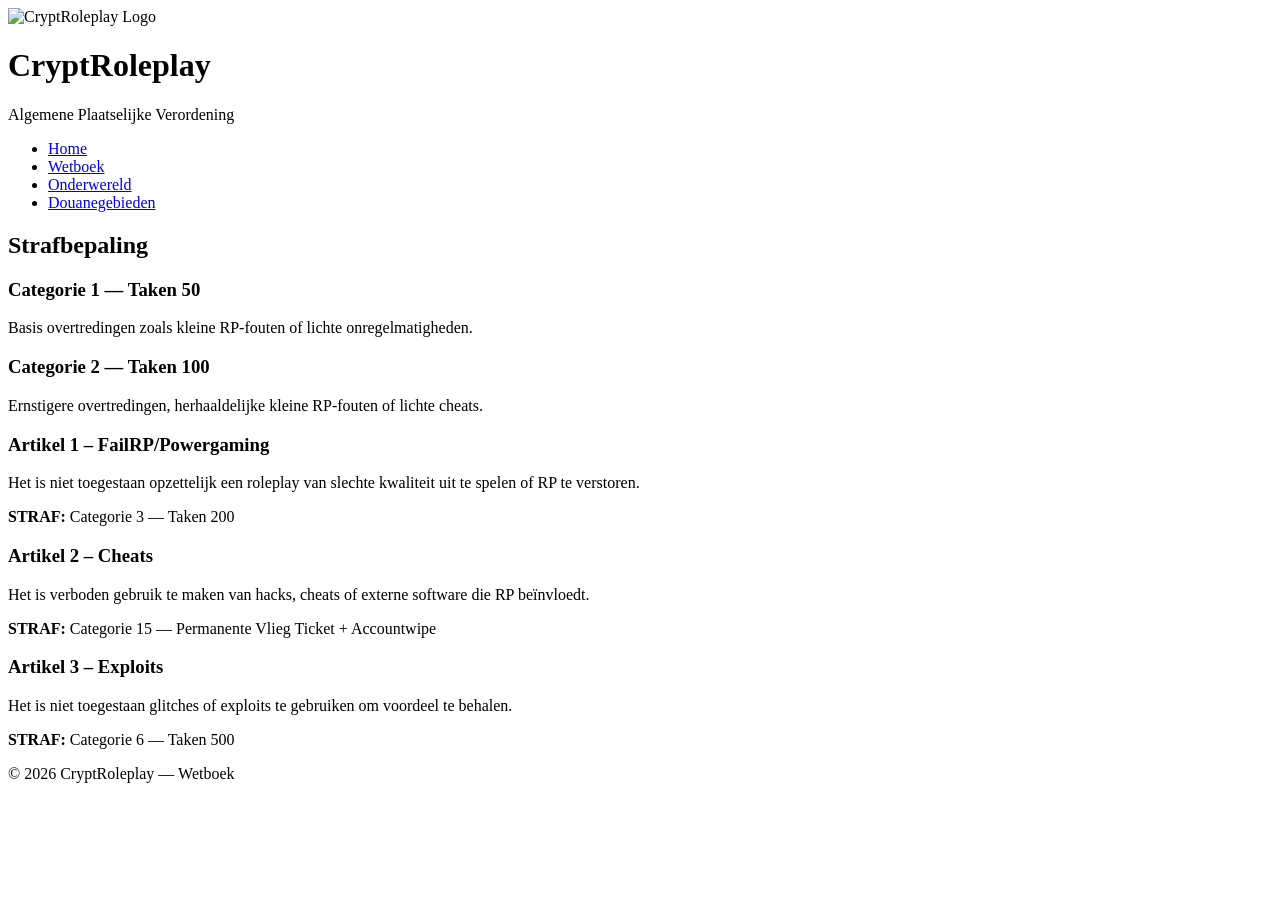
==== wetboek.html @ 6665cbe4 "Update and rename wetboek.html.html to wetboek.html" ====
<!DOCTYPE html>
<html lang="nl">
<head>
<meta charset="UTF-8">
<meta name="viewport" content="width=device-width, initial-scale=1.0">
<title>CryptRoleplay Wetboek</title>
<link rel="stylesheet" href="style.css">
</head>
<body>

<header class="header">
  <div class="container header-container">
    <div class="logo">
      <img src="logo.png" alt="CryptRoleplay Logo">
    </div>
    <h1>CryptRoleplay</h1>
    <p class="subtitle">Algemene Plaatselijke Verordening</p>
    <nav>
      <ul class="nav-links">
        <li><a href="index.html">Home</a></li>
        <li><a href="wetboek.html" class="active">Wetboek</a></li>
        <li><a href="onderwereld.html">Onderwereld</a></li>
        <li><a href="douanegebieden.html">Douanegebieden</a></li>
      </ul>
    </nav>
  </div>
</header>

<main class="container">
  <h2>Strafbepaling</h2>

  <div class="card">
    <h3>Categorie 1 — Taken 50</h3>
    <p>Basis overtredingen zoals kleine RP-fouten of lichte onregelmatigheden.</p>
  </div>

  <div class="card">
    <h3>Categorie 2 — Taken 100</h3>
    <p>Ernstigere overtredingen, herhaaldelijke kleine RP-fouten of lichte cheats.</p>
  </div>

  <div class="card">
    <h3>Artikel 1 – FailRP/Powergaming</h3>
    <p>Het is niet toegestaan opzettelijk een roleplay van slechte kwaliteit uit te spelen of RP te verstoren.</p>
    <p><strong>STRAF:</strong> Categorie 3 — Taken 200</p>
  </div>

  <div class="card">
    <h3>Artikel 2 – Cheats</h3>
    <p>Het is verboden gebruik te maken van hacks, cheats of externe software die RP beïnvloedt.</p>
    <p><strong>STRAF:</strong> Categorie 15 — Permanente Vlieg Ticket + Accountwipe</p>
  </div>

  <div class="card">
    <h3>Artikel 3 – Exploits</h3>
    <p>Het is niet toegestaan glitches of exploits te gebruiken om voordeel te behalen.</p>
    <p><strong>STRAF:</strong> Categorie 6 — Taken 500</p>
  </div>

</main>

<footer>
  <div class="container">
    <p>© 2026 CryptRoleplay — Wetboek</p>
  </div>
</footer>

</body>
</html>
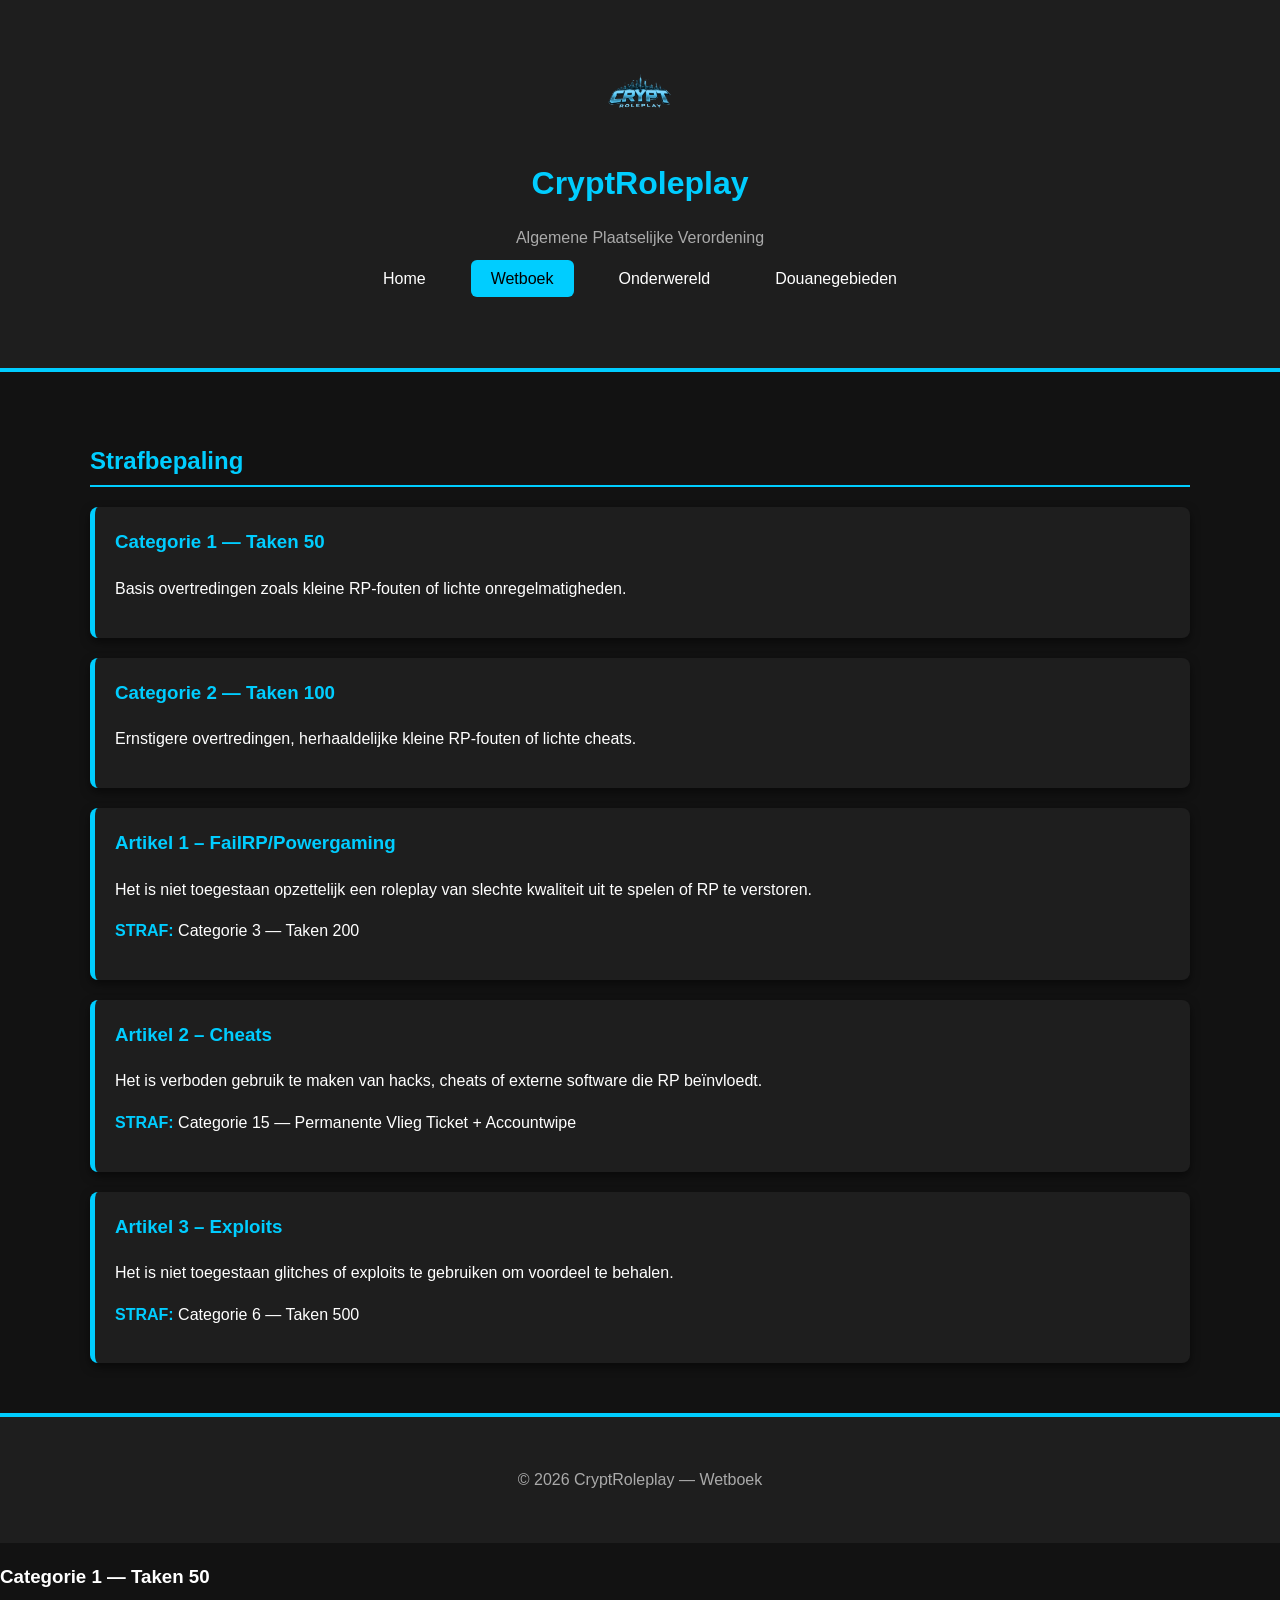
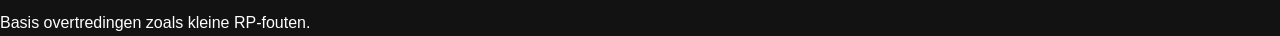
==== commit 7ee77b41: "Update wetboek.html" ====
--- a/wetboek.html
+++ b/wetboek.html
@@ -67,3 +67,11 @@
 
 </body>
 </html>
+<div class="rule-card">
+    <h3 class="rule-title">Categorie 1 — Taken 50</h3>
+    <div class="rule-content">
+        Basis overtredingen zoals kleine RP-fouten.
+    </div>
+</div>
+
+
--- a/style.css
+++ b/style.css
@@ -0,0 +1,114 @@
+body {
+  margin: 0;
+  font-family: Arial, sans-serif;
+  background-color: #121212;
+  color: #fff;
+  line-height: 1.6;
+}
+
+.container {
+  width: 90%;
+  max-width: 1000px;
+  margin: 0 auto;
+  padding: 20px;
+}
+
+.header {
+  background-color: #1e1e1e;
+  padding: 30px 0;
+  border-bottom: 4px solid #00CDFF;
+  text-align: center;
+}
+
+.header h1 {
+  margin: 10px 0 5px;
+  color: #00CDFF;
+}
+
+.header .subtitle {
+  color: #aaa;
+}
+
+.nav-links {
+  list-style: none;
+  display: flex;
+  justify-content: center;
+  gap: 25px;
+  margin-top: 15px;
+  padding: 0;
+}
+
+.nav-links li a {
+  text-decoration: none;
+  color: #fff;
+  padding: 10px 20px;
+  border-radius: 6px;
+  transition: 0.3s;
+}
+
+.nav-links li a:hover,
+.nav-links li a.active {
+  background-color: #00CDFF;
+  color: #000;
+}
+
+.logo img {
+  height: 70px;
+  margin-bottom: 10px;
+}
+
+main h2 {
+  color: #00CDFF;
+  margin-top: 40px;
+  border-bottom: 2px solid #00CDFF;
+  padding-bottom: 5px;
+}
+
+.card {
+  background-color: #1e1e1e;
+  padding: 20px;
+  border-left: 5px solid #00CDFF;
+  margin: 20px 0;
+  border-radius: 8px;
+  box-shadow: 0 4px 10px rgba(0,0,0,0.5);
+  transition: transform 0.2s;
+}
+
+.card:hover {
+  transform: translateY(-5px);
+}
+
+.card h3 {
+  color: #00CDFF;
+  margin-top: 0;
+}
+
+.card p strong {
+  color: #00CDFF;
+}
+
+footer {
+  background-color: #1e1e1e;
+  text-align: center;
+  padding: 20px 0;
+  border-top: 4px solid #00CDFF;
+}
+
+footer p {
+  color: #aaa;
+  margin: 0;
+}
+
+@media (max-width: 600px) {
+  .nav-links {
+    flex-direction: column;
+    gap: 10px;
+  }
+}
+.container {
+    max-width: 1100px;
+    margin: 0 auto;
+    padding: 30px;
+}
+
+
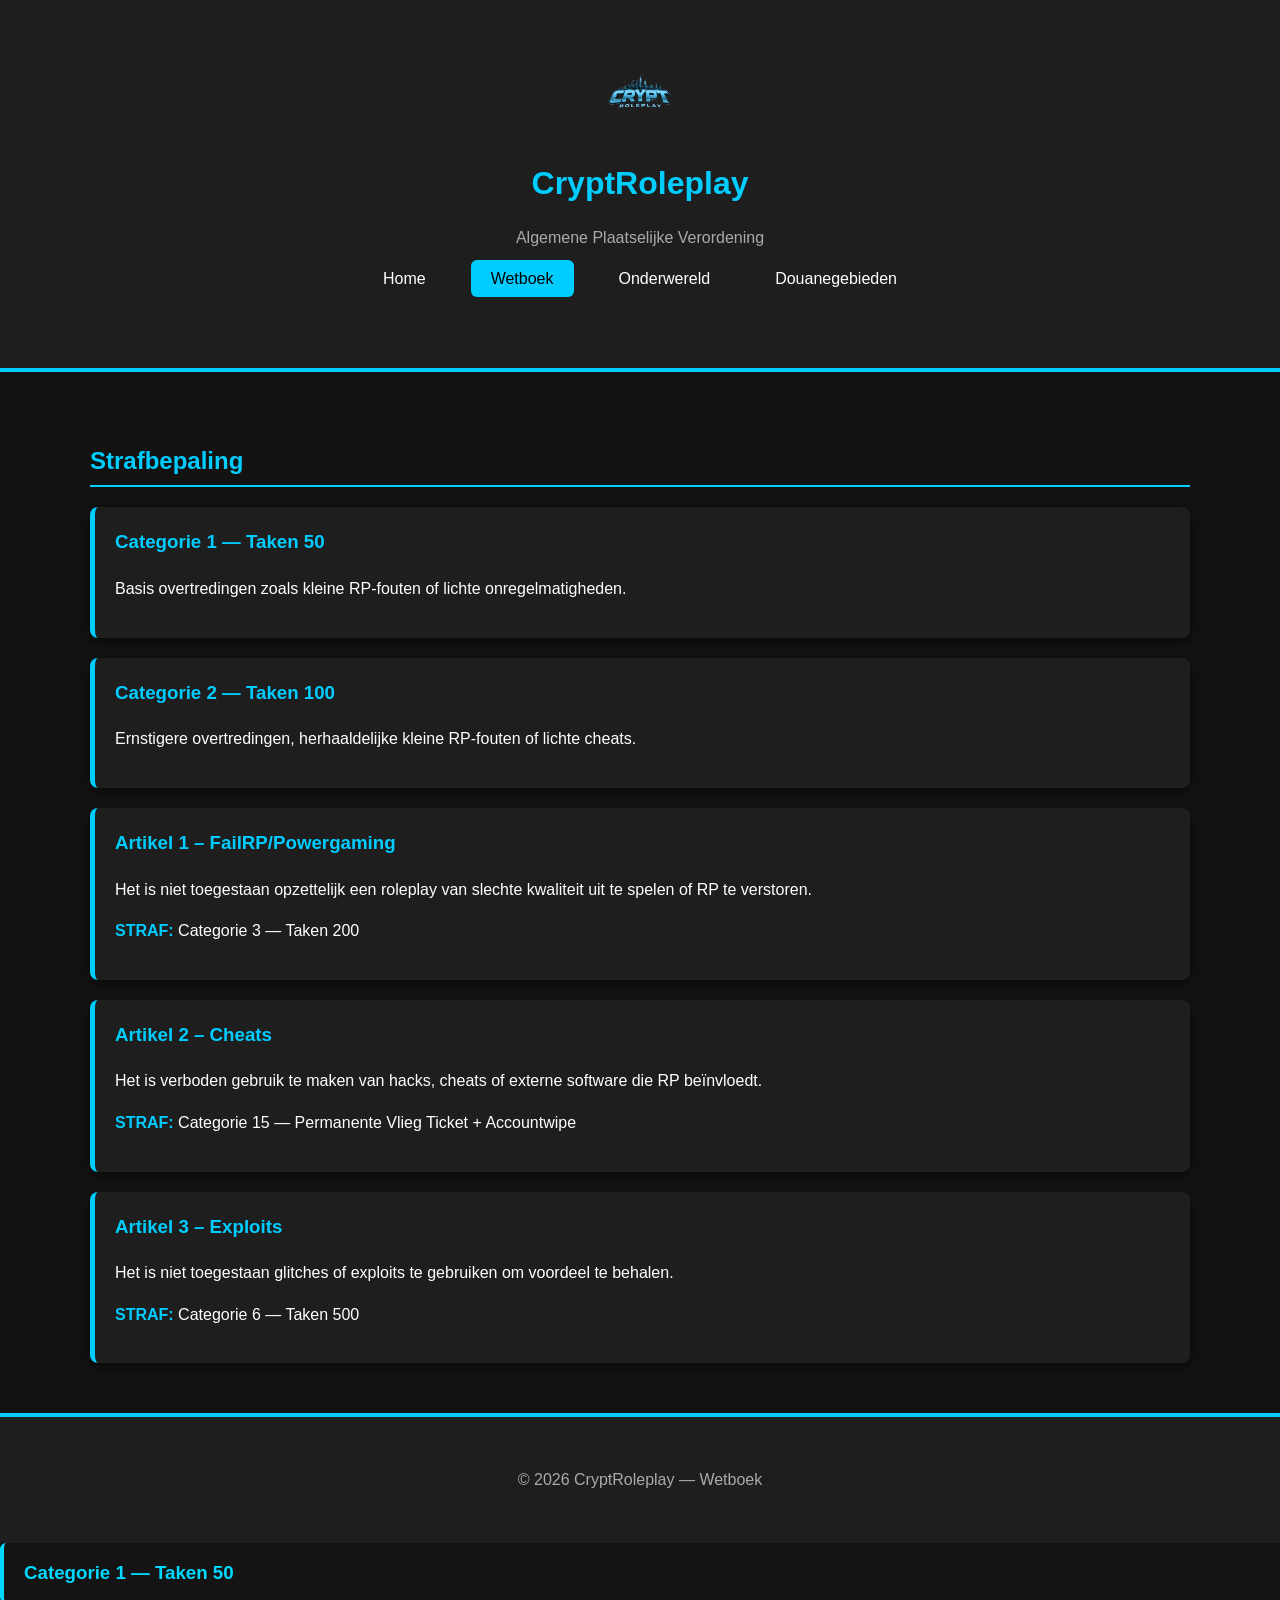
==== commit 516dc2b4: "Update wetboek.html" ====
--- a/wetboek.html
+++ b/wetboek.html
@@ -64,6 +64,7 @@
     <p>© 2026 CryptRoleplay — Wetboek</p>
   </div>
 </footer>
+<script src="js/main.js"></script>
 
 </body>
 </html>
@@ -75,3 +76,4 @@
 </div>
 
 
+
--- a/style.css
+++ b/style.css
@@ -110,5 +110,24 @@
     margin: 0 auto;
     padding: 30px;
 }
+.rule-card {
+    background: #141414;
+    border-left: 4px solid #00d9ff;
+    padding: 15px 20px;
+    margin-bottom: 15px;
+    border-radius: 6px;
+}
+
+.rule-title {
+    cursor: pointer;
+    color: #00d9ff;
+    margin: 0;
+}
+
+.rule-content {
+    display: none;
+    margin-top: 10px;
+}
 
 
+
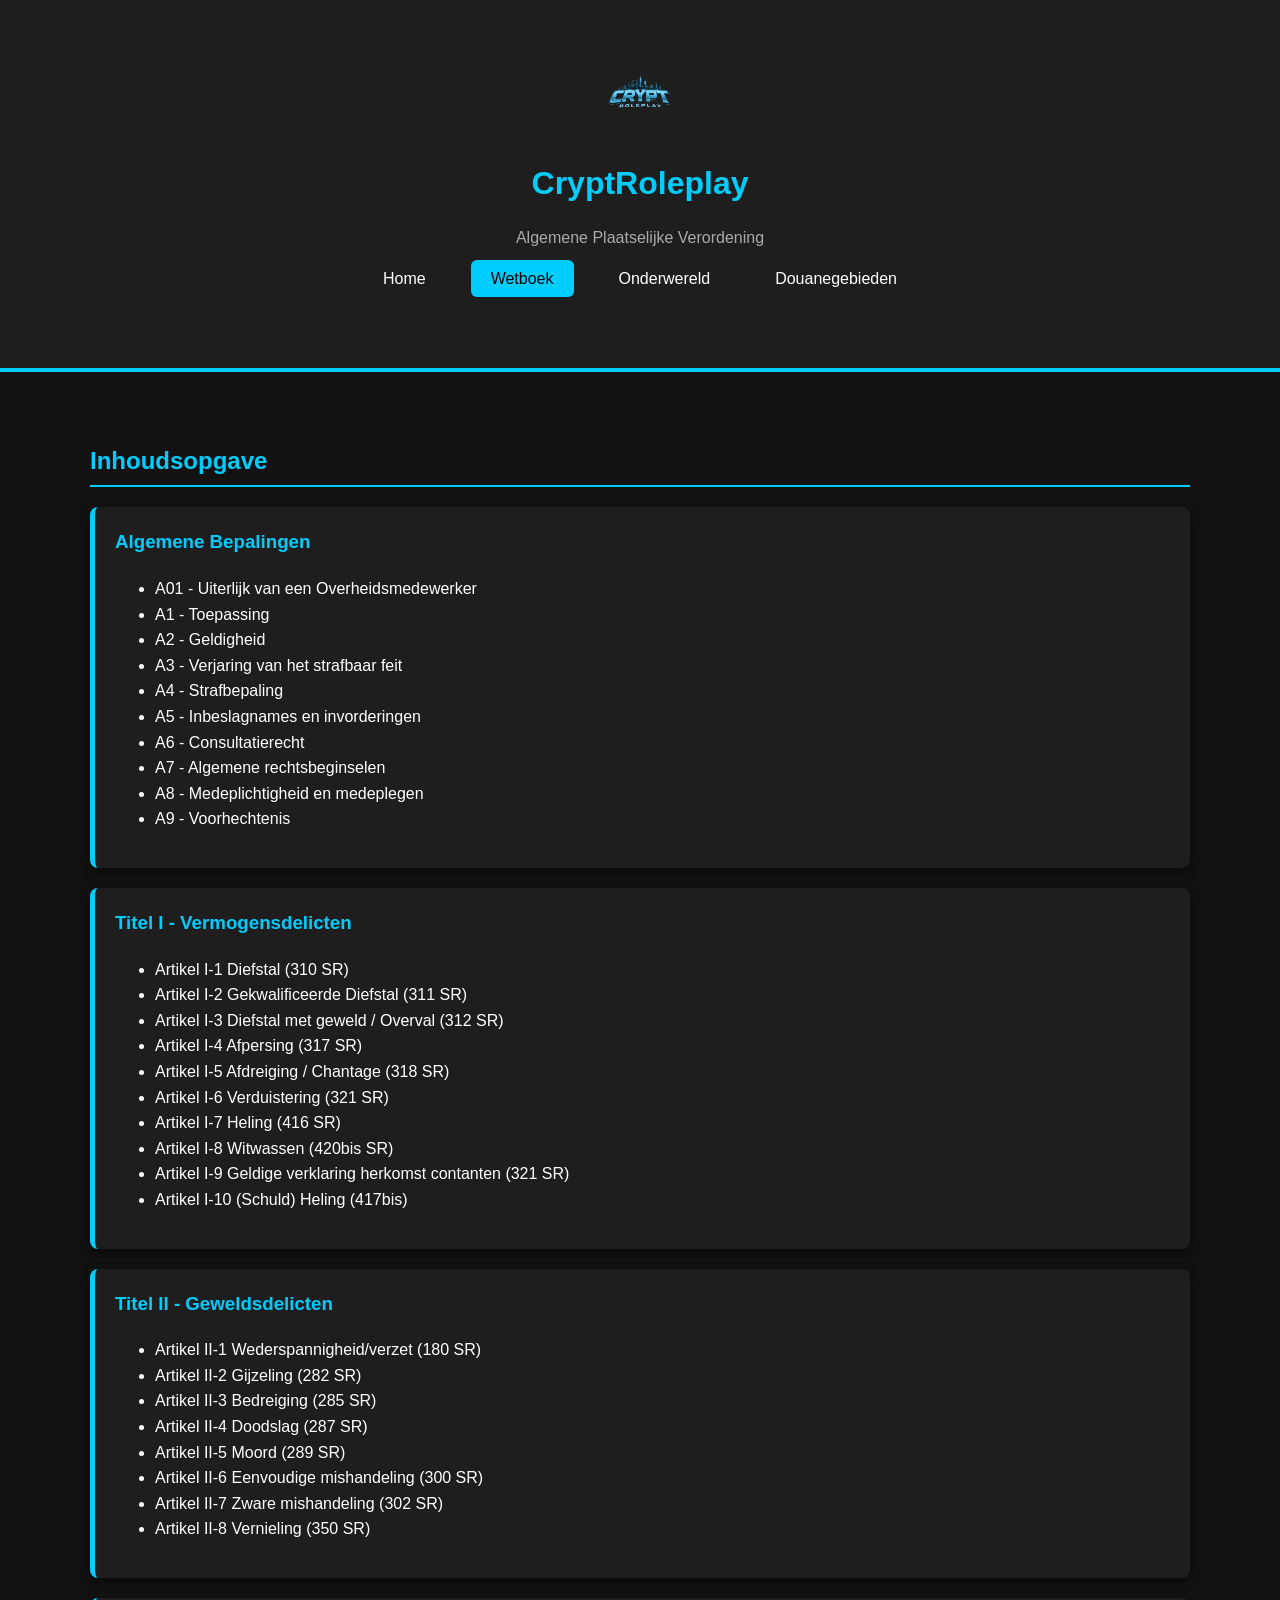
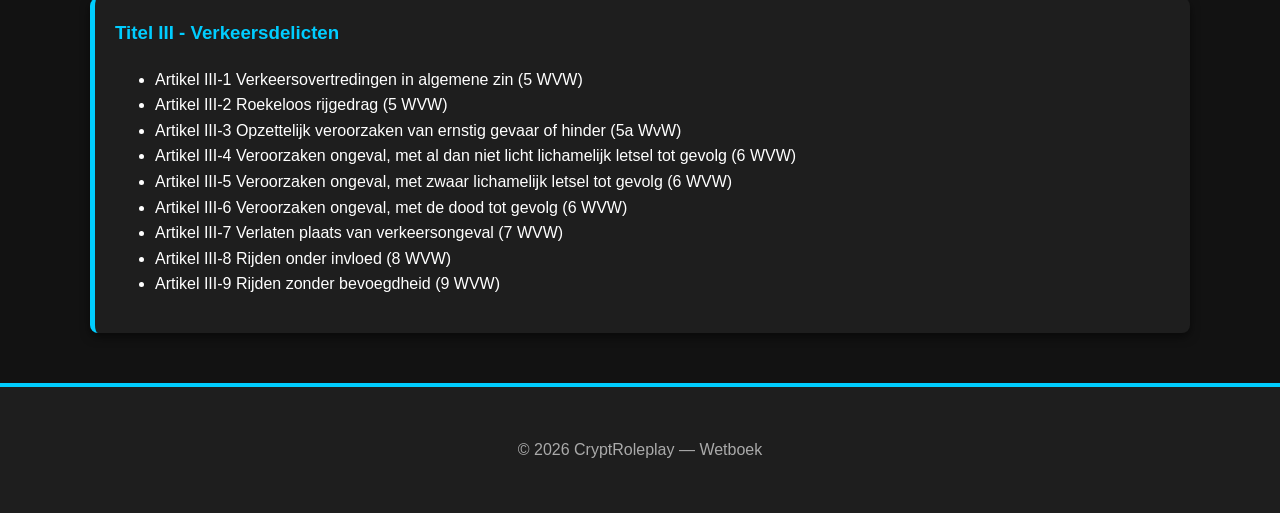
==== commit fb76024e: "Update wetboek.html" ====
--- a/wetboek.html
+++ b/wetboek.html
@@ -27,35 +27,70 @@
 </header>
 
 <main class="container">
-  <h2>Strafbepaling</h2>
+  <h2>Inhoudsopgave</h2>
 
   <div class="card">
-    <h3>Categorie 1 — Taken 50</h3>
-    <p>Basis overtredingen zoals kleine RP-fouten of lichte onregelmatigheden.</p>
+    <h3>Algemene Bepalingen</h3>
+    <ul>
+      <li>A01 - Uiterlijk van een Overheidsmedewerker</li>
+      <li>A1 - Toepassing</li>
+      <li>A2 - Geldigheid</li>
+      <li>A3 - Verjaring van het strafbaar feit</li>
+      <li>A4 - Strafbepaling</li>
+      <li>A5 - Inbeslagnames en invorderingen</li>
+      <li>A6 - Consultatierecht</li>
+      <li>A7 - Algemene rechtsbeginselen</li>
+      <li>A8 - Medeplichtigheid en medeplegen</li>
+      <li>A9 - Voorhechtenis</li>
+    </ul>
   </div>
 
   <div class="card">
-    <h3>Categorie 2 — Taken 100</h3>
-    <p>Ernstigere overtredingen, herhaaldelijke kleine RP-fouten of lichte cheats.</p>
+    <h3>Titel I - Vermogensdelicten</h3>
+    <ul>
+      <li>Artikel I-1 Diefstal (310 SR)</li>
+      <li>Artikel I-2 Gekwalificeerde Diefstal (311 SR)</li>
+      <li>Artikel I-3 Diefstal met geweld / Overval (312 SR)</li>
+      <li>Artikel I-4 Afpersing (317 SR)</li>
+      <li>Artikel I-5 Afdreiging / Chantage (318 SR)</li>
+      <li>Artikel I-6 Verduistering (321 SR)</li>
+      <li>Artikel I-7 Heling (416 SR)</li>
+      <li>Artikel I-8 Witwassen (420bis SR)</li>
+      <li>Artikel I-9 Geldige verklaring herkomst contanten (321 SR)</li>
+      <li>Artikel I-10 (Schuld) Heling (417bis)</li>
+    </ul>
   </div>
 
   <div class="card">
-    <h3>Artikel 1 – FailRP/Powergaming</h3>
-    <p>Het is niet toegestaan opzettelijk een roleplay van slechte kwaliteit uit te spelen of RP te verstoren.</p>
-    <p><strong>STRAF:</strong> Categorie 3 — Taken 200</p>
+    <h3>Titel II - Geweldsdelicten</h3>
+    <ul>
+      <li>Artikel II-1 Wederspannigheid/verzet (180 SR)</li>
+      <li>Artikel II-2 Gijzeling (282 SR)</li>
+      <li>Artikel II-3 Bedreiging (285 SR)</li>
+      <li>Artikel II-4 Doodslag (287 SR)</li>
+      <li>Artikel II-5 Moord (289 SR)</li>
+      <li>Artikel II-6 Eenvoudige mishandeling (300 SR)</li>
+      <li>Artikel II-7 Zware mishandeling (302 SR)</li>
+      <li>Artikel II-8 Vernieling (350 SR)</li>
+    </ul>
   </div>
 
   <div class="card">
-    <h3>Artikel 2 – Cheats</h3>
-    <p>Het is verboden gebruik te maken van hacks, cheats of externe software die RP beïnvloedt.</p>
-    <p><strong>STRAF:</strong> Categorie 15 — Permanente Vlieg Ticket + Accountwipe</p>
+    <h3>Titel III - Verkeersdelicten</h3>
+    <ul>
+      <li>Artikel III-1 Verkeersovertredingen in algemene zin (5 WVW)</li>
+      <li>Artikel III-2 Roekeloos rijgedrag (5 WVW)</li>
+      <li>Artikel III-3 Opzettelijk veroorzaken van ernstig gevaar of hinder (5a WvW)</li>
+      <li>Artikel III-4 Veroorzaken ongeval, met al dan niet licht lichamelijk letsel tot gevolg (6 WVW)</li>
+      <li>Artikel III-5 Veroorzaken ongeval, met zwaar lichamelijk letsel tot gevolg (6 WVW)</li>
+      <li>Artikel III-6 Veroorzaken ongeval, met de dood tot gevolg (6 WVW)</li>
+      <li>Artikel III-7 Verlaten plaats van verkeersongeval (7 WVW)</li>
+      <li>Artikel III-8 Rijden onder invloed (8 WVW)</li>
+      <li>Artikel III-9 Rijden zonder bevoegdheid (9 WVW)</li>
+    </ul>
   </div>
 
-  <div class="card">
-    <h3>Artikel 3 – Exploits</h3>
-    <p>Het is niet toegestaan glitches of exploits te gebruiken om voordeel te behalen.</p>
-    <p><strong>STRAF:</strong> Categorie 6 — Taken 500</p>
-  </div>
+  <!-- Je kunt hier Titel IV t/m VII verder toevoegen op dezelfde manier -->
 
 </main>
 
@@ -64,16 +99,6 @@
     <p>© 2026 CryptRoleplay — Wetboek</p>
   </div>
 </footer>
-<script src="js/main.js"></script>
 
 </body>
 </html>
-<div class="rule-card">
-    <h3 class="rule-title">Categorie 1 — Taken 50</h3>
-    <div class="rule-content">
-        Basis overtredingen zoals kleine RP-fouten.
-    </div>
-</div>
-
-
-
--- a/style.css
+++ b/style.css
@@ -128,6 +128,14 @@
     display: none;
     margin-top: 10px;
 }
+.rule-content {
+    display: none;
+}
+
+.rule-card.open .rule-content {
+    display: block;
+}
 
 
 
+
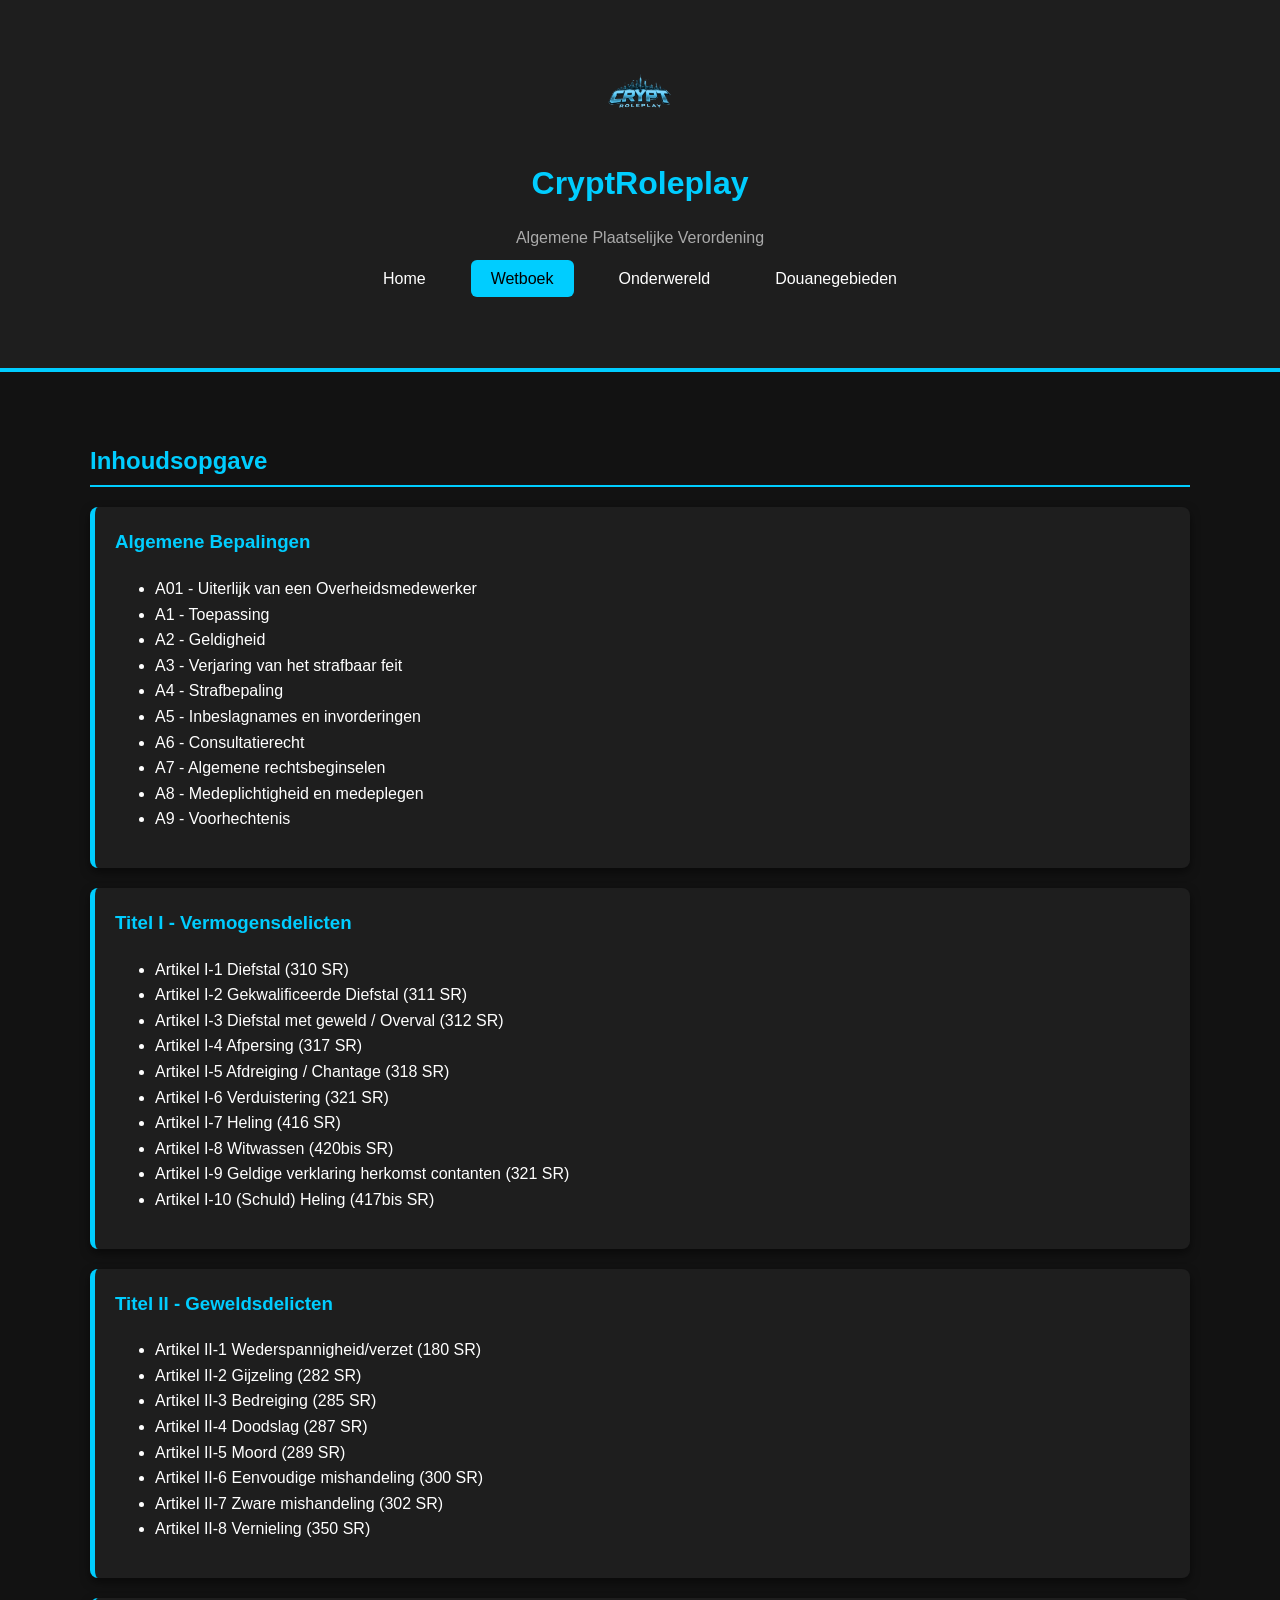
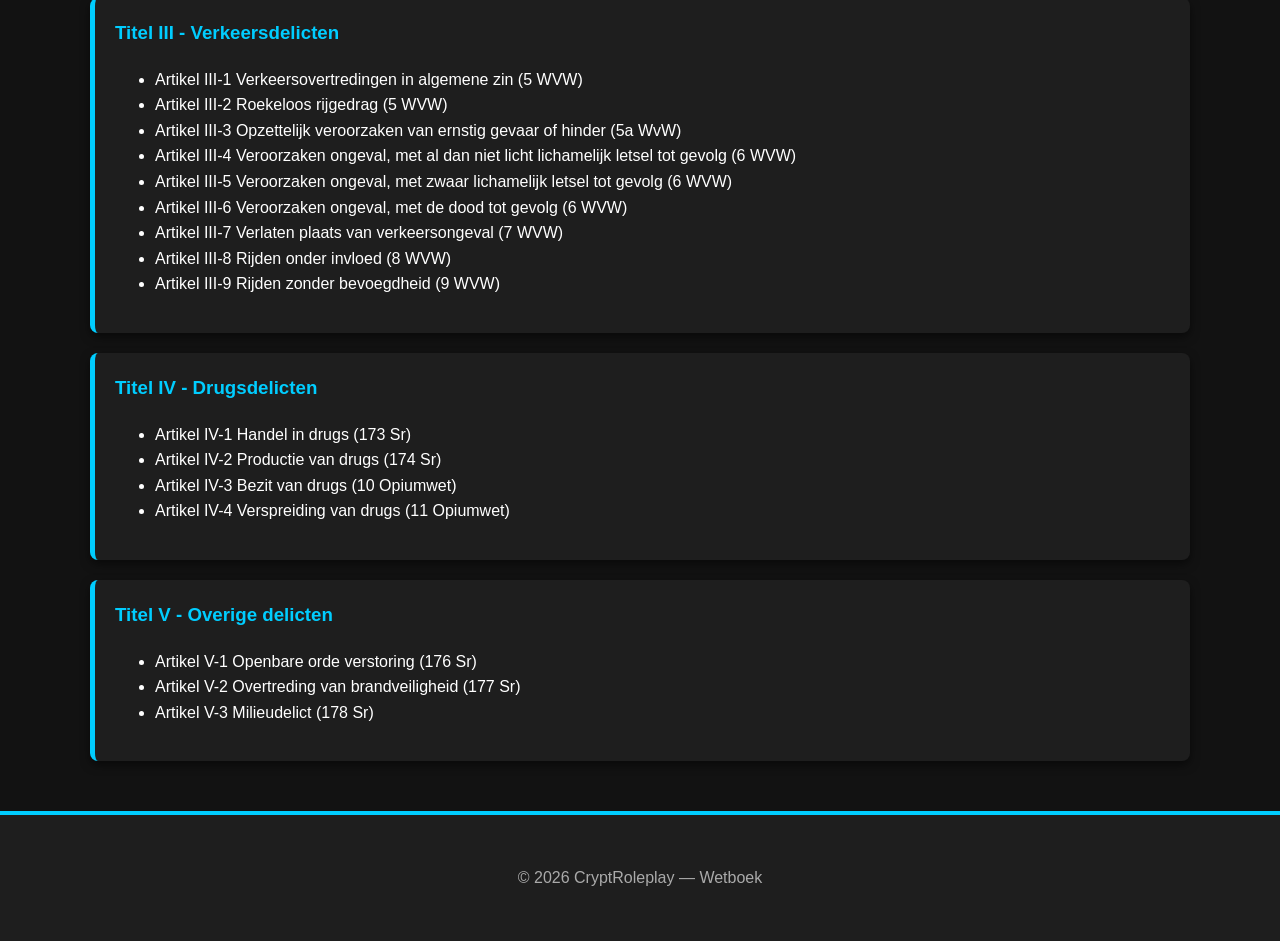
==== commit 7400da16: "Update wetboek.html" ====
--- a/wetboek.html
+++ b/wetboek.html
@@ -27,8 +27,10 @@
 </header>
 
 <main class="container">
+
   <h2>Inhoudsopgave</h2>
 
+  <!-- Algemene Bepalingen -->
   <div class="card">
     <h3>Algemene Bepalingen</h3>
     <ul>
@@ -45,6 +47,7 @@
     </ul>
   </div>
 
+  <!-- Titel I - Vermogensdelicten -->
   <div class="card">
     <h3>Titel I - Vermogensdelicten</h3>
     <ul>
@@ -57,10 +60,11 @@
       <li>Artikel I-7 Heling (416 SR)</li>
       <li>Artikel I-8 Witwassen (420bis SR)</li>
       <li>Artikel I-9 Geldige verklaring herkomst contanten (321 SR)</li>
-      <li>Artikel I-10 (Schuld) Heling (417bis)</li>
+      <li>Artikel I-10 (Schuld) Heling (417bis SR)</li>
     </ul>
   </div>
 
+  <!-- Titel II - Geweldsdelicten -->
   <div class="card">
     <h3>Titel II - Geweldsdelicten</h3>
     <ul>
@@ -75,6 +79,7 @@
     </ul>
   </div>
 
+  <!-- Titel III - Verkeersdelicten -->
   <div class="card">
     <h3>Titel III - Verkeersdelicten</h3>
     <ul>
@@ -90,7 +95,26 @@
     </ul>
   </div>
 
-  <!-- Je kunt hier Titel IV t/m VII verder toevoegen op dezelfde manier -->
+  <!-- Titel IV - Drugsdelicten -->
+  <div class="card">
+    <h3>Titel IV - Drugsdelicten</h3>
+    <ul>
+      <li>Artikel IV-1 Handel in drugs (173 Sr)</li>
+      <li>Artikel IV-2 Productie van drugs (174 Sr)</li>
+      <li>Artikel IV-3 Bezit van drugs (10 Opiumwet)</li>
+      <li>Artikel IV-4 Verspreiding van drugs (11 Opiumwet)</li>
+    </ul>
+  </div>
+
+  <!-- Titel V - Overige delicten -->
+  <div class="card">
+    <h3>Titel V - Overige delicten</h3>
+    <ul>
+      <li>Artikel V-1 Openbare orde verstoring (176 Sr)</li>
+      <li>Artikel V-2 Overtreding van brandveiligheid (177 Sr)</li>
+      <li>Artikel V-3 Milieudelict (178 Sr)</li>
+    </ul>
+  </div>
 
 </main>
 
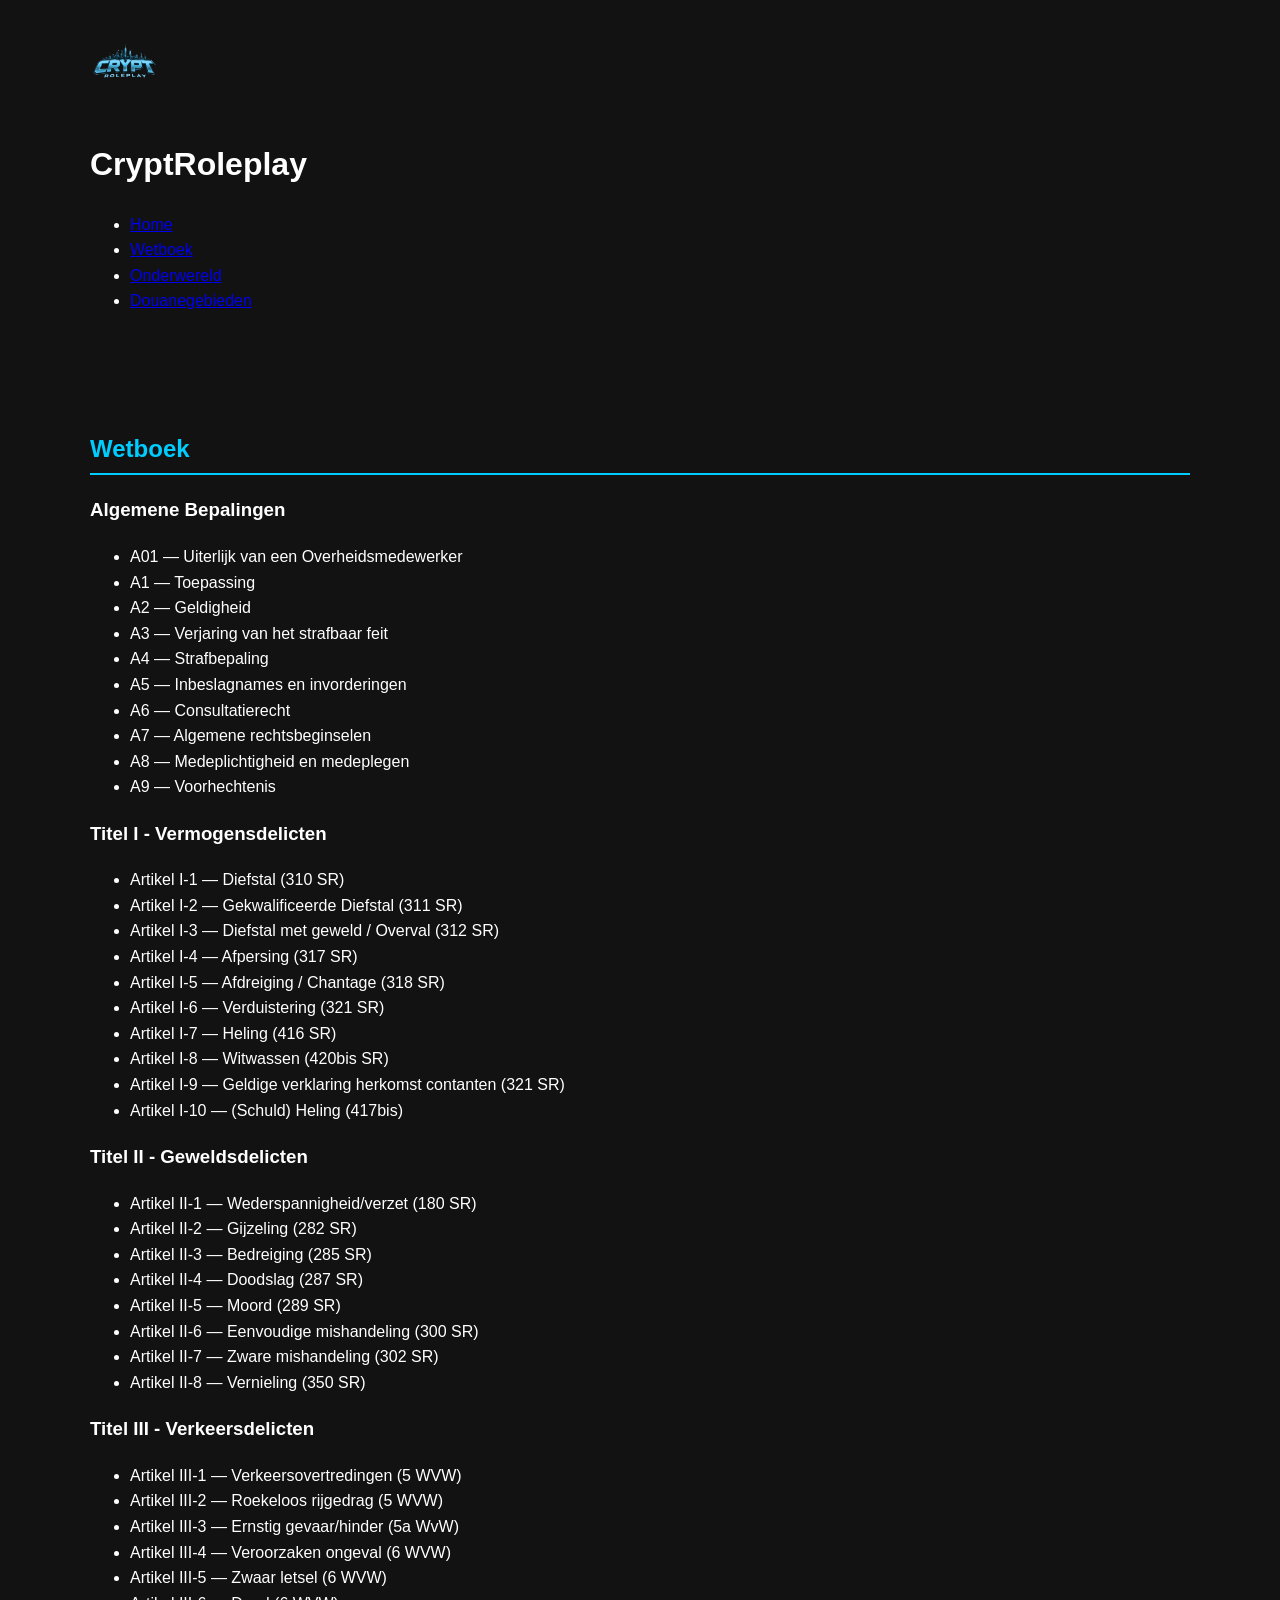
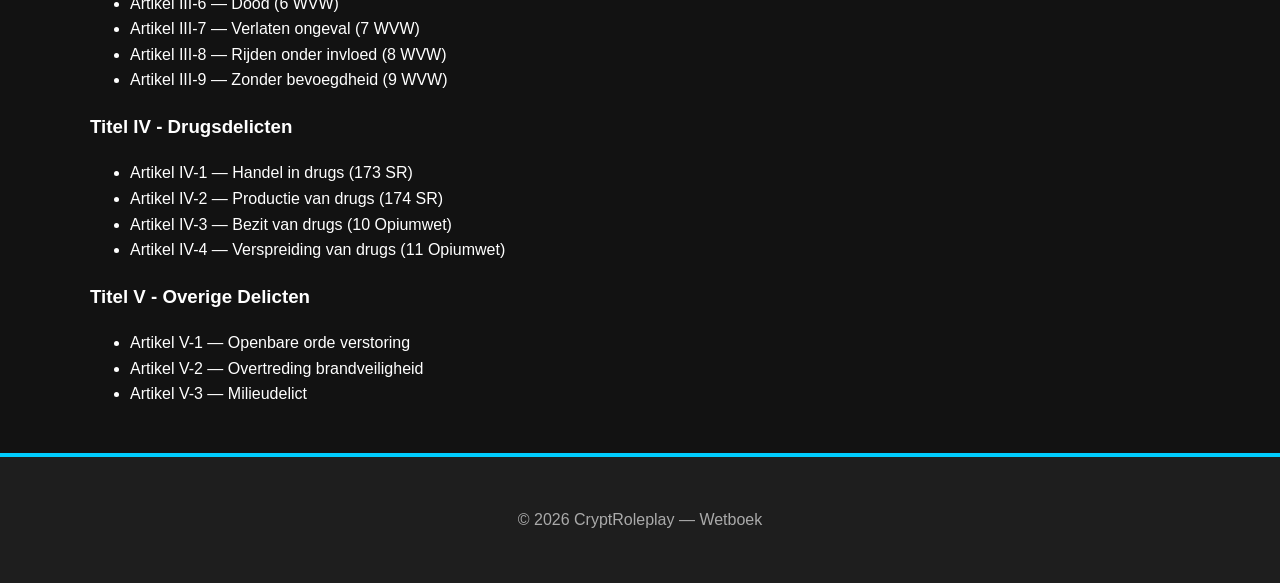
==== commit 061c0d04: "Update wetboek.html" ====
--- a/wetboek.html
+++ b/wetboek.html
@@ -3,20 +3,20 @@
 <head>
 <meta charset="UTF-8">
 <meta name="viewport" content="width=device-width, initial-scale=1.0">
-<title>CryptRoleplay Wetboek</title>
+<title>CryptRoleplay - Wetboek</title>
 <link rel="stylesheet" href="style.css">
 </head>
 <body>
 
-<header class="header">
+<!-- Header + Navigatie -->
+<header class="site-header">
   <div class="container header-container">
     <div class="logo">
       <img src="logo.png" alt="CryptRoleplay Logo">
     </div>
     <h1>CryptRoleplay</h1>
-    <p class="subtitle">Algemene Plaatselijke Verordening</p>
-    <nav>
-      <ul class="nav-links">
+    <nav class="main-nav">
+      <ul>
         <li><a href="index.html">Home</a></li>
         <li><a href="wetboek.html" class="active">Wetboek</a></li>
         <li><a href="onderwereld.html">Onderwereld</a></li>
@@ -28,97 +28,101 @@
 
 <main class="container">
 
-  <h2>Inhoudsopgave</h2>
+  <h2 class="page-title">Wetboek</h2>
 
-  <!-- Algemene Bepalingen -->
-  <div class="card">
-    <h3>Algemene Bepalingen</h3>
-    <ul>
-      <li>A01 - Uiterlijk van een Overheidsmedewerker</li>
-      <li>A1 - Toepassing</li>
-      <li>A2 - Geldigheid</li>
-      <li>A3 - Verjaring van het strafbaar feit</li>
-      <li>A4 - Strafbepaling</li>
-      <li>A5 - Inbeslagnames en invorderingen</li>
-      <li>A6 - Consultatierecht</li>
-      <li>A7 - Algemene rechtsbeginselen</li>
-      <li>A8 - Medeplichtigheid en medeplegen</li>
-      <li>A9 - Voorhechtenis</li>
-    </ul>
-  </div>
+  <section class="content-section">
 
-  <!-- Titel I - Vermogensdelicten -->
-  <div class="card">
-    <h3>Titel I - Vermogensdelicten</h3>
-    <ul>
-      <li>Artikel I-1 Diefstal (310 SR)</li>
-      <li>Artikel I-2 Gekwalificeerde Diefstal (311 SR)</li>
-      <li>Artikel I-3 Diefstal met geweld / Overval (312 SR)</li>
-      <li>Artikel I-4 Afpersing (317 SR)</li>
-      <li>Artikel I-5 Afdreiging / Chantage (318 SR)</li>
-      <li>Artikel I-6 Verduistering (321 SR)</li>
-      <li>Artikel I-7 Heling (416 SR)</li>
-      <li>Artikel I-8 Witwassen (420bis SR)</li>
-      <li>Artikel I-9 Geldige verklaring herkomst contanten (321 SR)</li>
-      <li>Artikel I-10 (Schuld) Heling (417bis SR)</li>
-    </ul>
-  </div>
+    <!-- Algemene Bepalingen -->
+    <div class="section-group">
+      <h3>Algemene Bepalingen</h3>
+      <ul>
+        <li>A01 — Uiterlijk van een Overheidsmedewerker</li>
+        <li>A1 — Toepassing</li>
+        <li>A2 — Geldigheid</li>
+        <li>A3 — Verjaring van het strafbaar feit</li>
+        <li>A4 — Strafbepaling</li>
+        <li>A5 — Inbeslagnames en invorderingen</li>
+        <li>A6 — Consultatierecht</li>
+        <li>A7 — Algemene rechtsbeginselen</li>
+        <li>A8 — Medeplichtigheid en medeplegen</li>
+        <li>A9 — Voorhechtenis</li>
+      </ul>
+    </div>
 
-  <!-- Titel II - Geweldsdelicten -->
-  <div class="card">
-    <h3>Titel II - Geweldsdelicten</h3>
-    <ul>
-      <li>Artikel II-1 Wederspannigheid/verzet (180 SR)</li>
-      <li>Artikel II-2 Gijzeling (282 SR)</li>
-      <li>Artikel II-3 Bedreiging (285 SR)</li>
-      <li>Artikel II-4 Doodslag (287 SR)</li>
-      <li>Artikel II-5 Moord (289 SR)</li>
-      <li>Artikel II-6 Eenvoudige mishandeling (300 SR)</li>
-      <li>Artikel II-7 Zware mishandeling (302 SR)</li>
-      <li>Artikel II-8 Vernieling (350 SR)</li>
-    </ul>
-  </div>
+    <!-- Titel I -->
+    <div class="section-group">
+      <h3>Titel I - Vermogensdelicten</h3>
+      <ul>
+        <li>Artikel I-1 — Diefstal (310 SR)</li>
+        <li>Artikel I-2 — Gekwalificeerde Diefstal (311 SR)</li>
+        <li>Artikel I-3 — Diefstal met geweld / Overval (312 SR)</li>
+        <li>Artikel I-4 — Afpersing (317 SR)</li>
+        <li>Artikel I-5 — Afdreiging / Chantage (318 SR)</li>
+        <li>Artikel I-6 — Verduistering (321 SR)</li>
+        <li>Artikel I-7 — Heling (416 SR)</li>
+        <li>Artikel I-8 — Witwassen (420bis SR)</li>
+        <li>Artikel I-9 — Geldige verklaring herkomst contanten (321 SR)</li>
+        <li>Artikel I-10 — (Schuld) Heling (417bis)</li>
+      </ul>
+    </div>
 
-  <!-- Titel III - Verkeersdelicten -->
-  <div class="card">
-    <h3>Titel III - Verkeersdelicten</h3>
-    <ul>
-      <li>Artikel III-1 Verkeersovertredingen in algemene zin (5 WVW)</li>
-      <li>Artikel III-2 Roekeloos rijgedrag (5 WVW)</li>
-      <li>Artikel III-3 Opzettelijk veroorzaken van ernstig gevaar of hinder (5a WvW)</li>
-      <li>Artikel III-4 Veroorzaken ongeval, met al dan niet licht lichamelijk letsel tot gevolg (6 WVW)</li>
-      <li>Artikel III-5 Veroorzaken ongeval, met zwaar lichamelijk letsel tot gevolg (6 WVW)</li>
-      <li>Artikel III-6 Veroorzaken ongeval, met de dood tot gevolg (6 WVW)</li>
-      <li>Artikel III-7 Verlaten plaats van verkeersongeval (7 WVW)</li>
-      <li>Artikel III-8 Rijden onder invloed (8 WVW)</li>
-      <li>Artikel III-9 Rijden zonder bevoegdheid (9 WVW)</li>
-    </ul>
-  </div>
+    <!-- Titel II -->
+    <div class="section-group">
+      <h3>Titel II - Geweldsdelicten</h3>
+      <ul>
+        <li>Artikel II-1 — Wederspannigheid/verzet (180 SR)</li>
+        <li>Artikel II-2 — Gijzeling (282 SR)</li>
+        <li>Artikel II-3 — Bedreiging (285 SR)</li>
+        <li>Artikel II-4 — Doodslag (287 SR)</li>
+        <li>Artikel II-5 — Moord (289 SR)</li>
+        <li>Artikel II-6 — Eenvoudige mishandeling (300 SR)</li>
+        <li>Artikel II-7 — Zware mishandeling (302 SR)</li>
+        <li>Artikel II-8 — Vernieling (350 SR)</li>
+      </ul>
+    </div>
 
-  <!-- Titel IV - Drugsdelicten -->
-  <div class="card">
-    <h3>Titel IV - Drugsdelicten</h3>
-    <ul>
-      <li>Artikel IV-1 Handel in drugs (173 Sr)</li>
-      <li>Artikel IV-2 Productie van drugs (174 Sr)</li>
-      <li>Artikel IV-3 Bezit van drugs (10 Opiumwet)</li>
-      <li>Artikel IV-4 Verspreiding van drugs (11 Opiumwet)</li>
-    </ul>
-  </div>
+    <!-- Titel III -->
+    <div class="section-group">
+      <h3>Titel III - Verkeersdelicten</h3>
+      <ul>
+        <li>Artikel III-1 — Verkeersovertredingen (5 WVW)</li>
+        <li>Artikel III-2 — Roekeloos rijgedrag (5 WVW)</li>
+        <li>Artikel III-3 — Ernstig gevaar/hinder (5a WvW)</li>
+        <li>Artikel III-4 — Veroorzaken ongeval (6 WVW)</li>
+        <li>Artikel III-5 — Zwaar letsel (6 WVW)</li>
+        <li>Artikel III-6 — Dood (6 WVW)</li>
+        <li>Artikel III-7 — Verlaten ongeval (7 WVW)</li>
+        <li>Artikel III-8 — Rijden onder invloed (8 WVW)</li>
+        <li>Artikel III-9 — Zonder bevoegdheid (9 WVW)</li>
+      </ul>
+    </div>
 
-  <!-- Titel V - Overige delicten -->
-  <div class="card">
-    <h3>Titel V - Overige delicten</h3>
-    <ul>
-      <li>Artikel V-1 Openbare orde verstoring (176 Sr)</li>
-      <li>Artikel V-2 Overtreding van brandveiligheid (177 Sr)</li>
-      <li>Artikel V-3 Milieudelict (178 Sr)</li>
-    </ul>
-  </div>
+    <!-- Titel IV -->
+    <div class="section-group">
+      <h3>Titel IV - Drugsdelicten</h3>
+      <ul>
+        <li>Artikel IV-1 — Handel in drugs (173 SR)</li>
+        <li>Artikel IV-2 — Productie van drugs (174 SR)</li>
+        <li>Artikel IV-3 — Bezit van drugs (10 Opiumwet)</li>
+        <li>Artikel IV-4 — Verspreiding van drugs (11 Opiumwet)</li>
+      </ul>
+    </div>
+
+    <!-- Titel V -->
+    <div class="section-group">
+      <h3>Titel V - Overige Delicten</h3>
+      <ul>
+        <li>Artikel V-1 — Openbare orde verstoring</li>
+        <li>Artikel V-2 — Overtreding brandveiligheid</li>
+        <li>Artikel V-3 — Milieudelict</li>
+      </ul>
+    </div>
+
+  </section>
 
 </main>
 
-<footer>
+<footer class="site-footer">
   <div class="container">
     <p>© 2026 CryptRoleplay — Wetboek</p>
   </div>
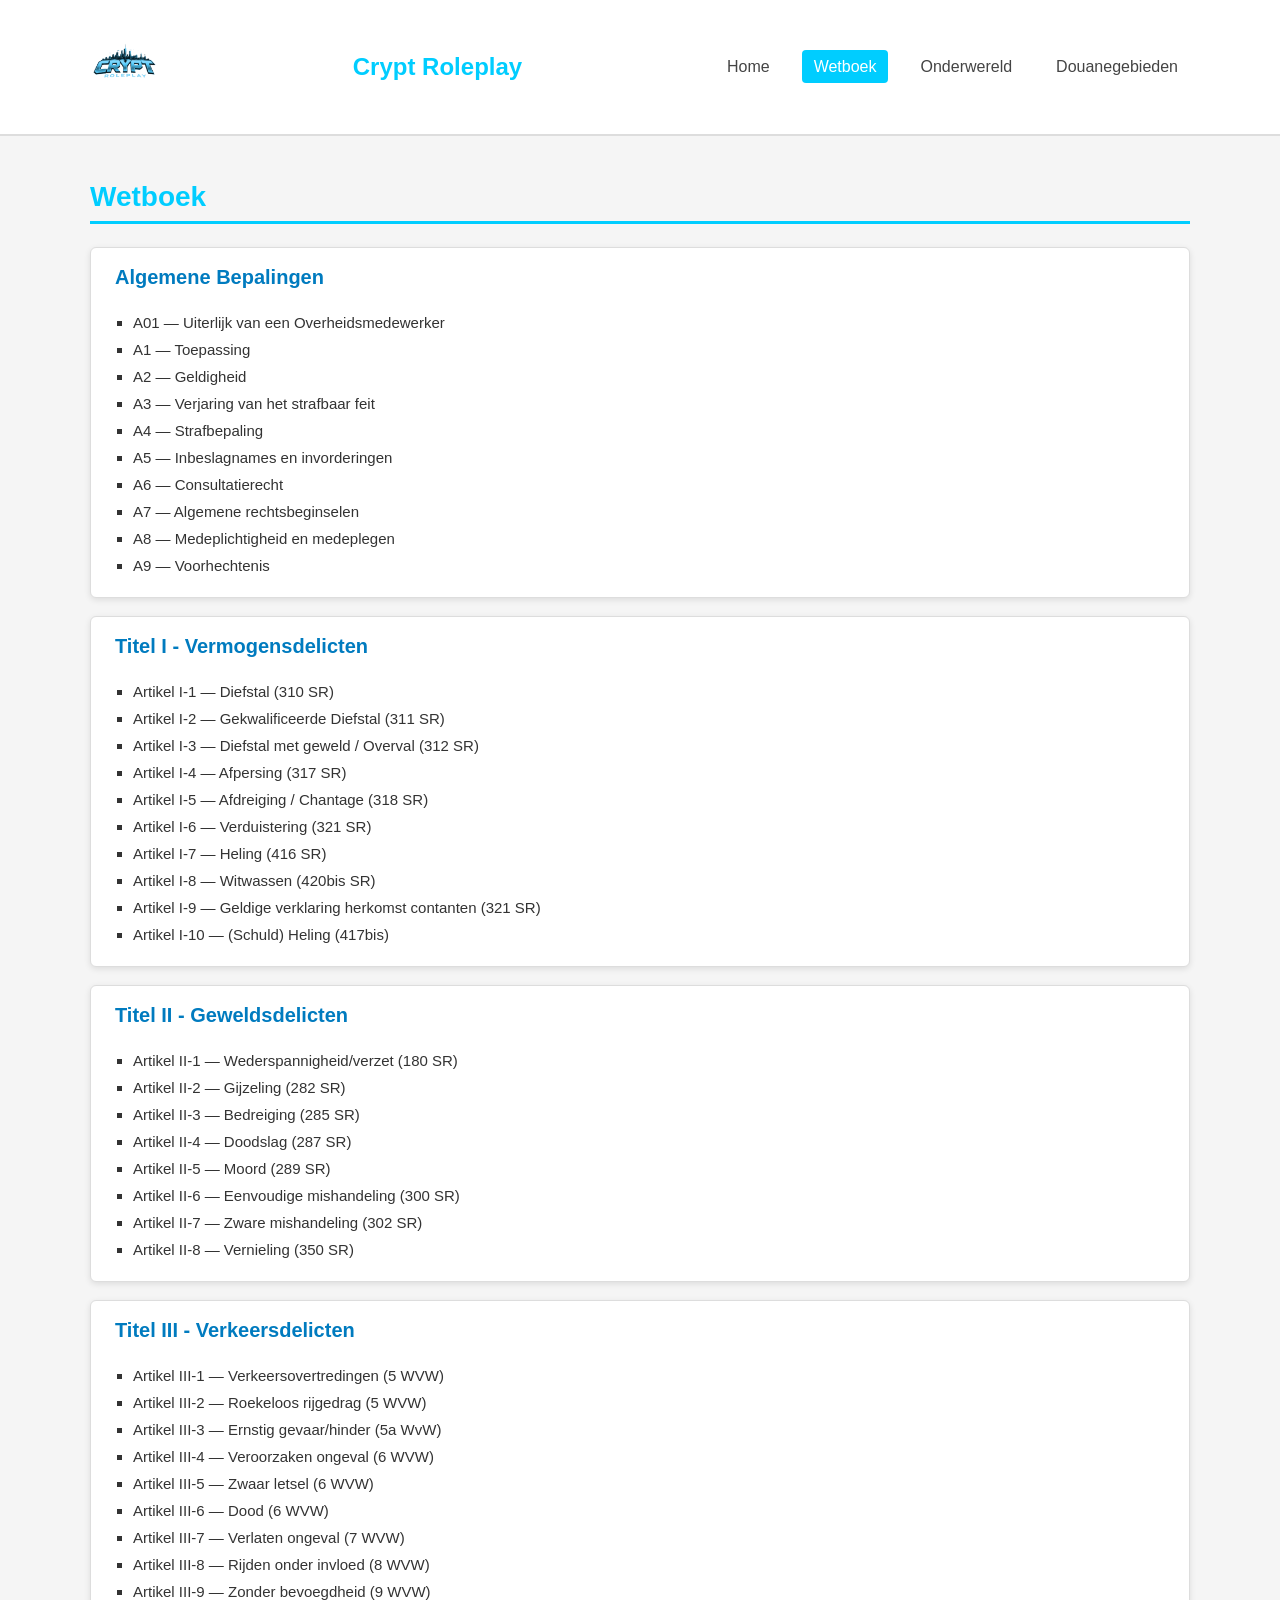
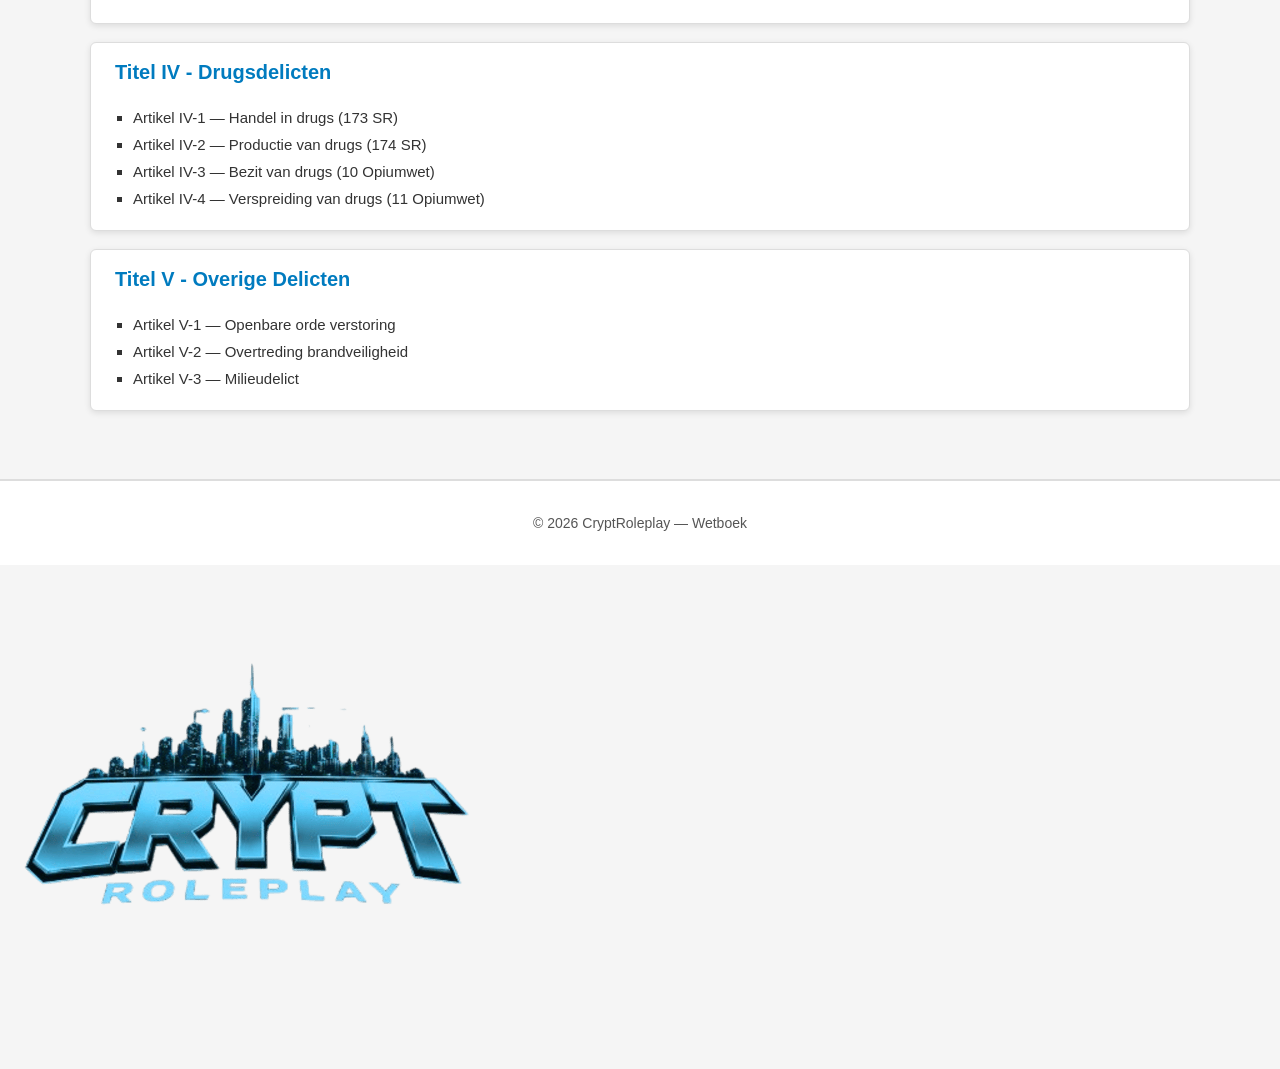
==== commit a79a5441: "Update wetboek.html" ====
--- a/wetboek.html
+++ b/wetboek.html
@@ -3,7 +3,7 @@
 <head>
 <meta charset="UTF-8">
 <meta name="viewport" content="width=device-width, initial-scale=1.0">
-<title>CryptRoleplay - Wetboek</title>
+<title>Crypt Roleplay - Wetboek</title>
 <link rel="stylesheet" href="style.css">
 </head>
 <body>
@@ -14,7 +14,7 @@
     <div class="logo">
       <img src="logo.png" alt="CryptRoleplay Logo">
     </div>
-    <h1>CryptRoleplay</h1>
+    <h1>Crypt Roleplay</h1>
     <nav class="main-nav">
       <ul>
         <li><a href="index.html">Home</a></li>
@@ -130,3 +130,6 @@
 
 </body>
 </html>
+<link rel="stylesheet" href="style.css">
+<img src="logo.png" alt="CryptRoleplay Logo">
+
--- a/style.css
+++ b/style.css
@@ -1,141 +1,118 @@
+/* Basis */
 body {
   margin: 0;
   font-family: Arial, sans-serif;
-  background-color: #121212;
-  color: #fff;
-  line-height: 1.6;
+  background: #f5f5f5;
+  color: #222;
 }
 
+/* Container */
 .container {
   width: 90%;
-  max-width: 1000px;
-  margin: 0 auto;
-  padding: 20px;
+  max-width: 1100px;
+  margin: auto;
+  padding: 20px 0;
 }
 
-.header {
-  background-color: #1e1e1e;
-  padding: 30px 0;
-  border-bottom: 4px solid #00CDFF;
-  text-align: center;
+/* Header */
+.site-header {
+  background: #fff;
+  border-bottom: 2px solid #ddd;
+  padding: 10px 0;
 }
 
-.header h1 {
-  margin: 10px 0 5px;
-  color: #00CDFF;
-}
-
-.header .subtitle {
-  color: #aaa;
-}
-
-.nav-links {
-  list-style: none;
+.header-container {
   display: flex;
-  justify-content: center;
-  gap: 25px;
-  margin-top: 15px;
-  padding: 0;
-}
-
-.nav-links li a {
-  text-decoration: none;
-  color: #fff;
-  padding: 10px 20px;
-  border-radius: 6px;
-  transition: 0.3s;
-}
-
-.nav-links li a:hover,
-.nav-links li a.active {
-  background-color: #00CDFF;
-  color: #000;
+  align-items: center;
+  justify-content: space-between;
 }
 
 .logo img {
   height: 70px;
-  margin-bottom: 10px;
 }
 
-main h2 {
-  color: #00CDFF;
-  margin-top: 40px;
-  border-bottom: 2px solid #00CDFF;
-  padding-bottom: 5px;
-}
-
-.card {
-  background-color: #1e1e1e;
-  padding: 20px;
-  border-left: 5px solid #00CDFF;
-  margin: 20px 0;
-  border-radius: 8px;
-  box-shadow: 0 4px 10px rgba(0,0,0,0.5);
-  transition: transform 0.2s;
-}
-
-.card:hover {
-  transform: translateY(-5px);
-}
-
-.card h3 {
-  color: #00CDFF;
-  margin-top: 0;
-}
-
-.card p strong {
+.site-header h1 {
+  font-size: 24px;
+  margin: 0;
   color: #00CDFF;
 }
 
-footer {
-  background-color: #1e1e1e;
-  text-align: center;
-  padding: 20px 0;
-  border-top: 4px solid #00CDFF;
+.site-header .subtitle {
+  font-size: 14px;
+  color: #666;
 }
 
-footer p {
-  color: #aaa;
+/* Navigation */
+.main-nav ul {
+  list-style: none;
+  padding: 0;
+  display: flex;
+  gap: 20px;
   margin: 0;
 }
 
-@media (max-width: 600px) {
-  .nav-links {
-    flex-direction: column;
-    gap: 10px;
-  }
-}
-.container {
-    max-width: 1100px;
-    margin: 0 auto;
-    padding: 30px;
-}
-.rule-card {
-    background: #141414;
-    border-left: 4px solid #00d9ff;
-    padding: 15px 20px;
-    margin-bottom: 15px;
-    border-radius: 6px;
+.main-nav ul li a {
+  text-decoration: none;
+  color: #444;
+  padding: 8px 12px;
+  border-radius: 4px;
+  transition: 0.2s;
 }
 
-.rule-title {
-    cursor: pointer;
-    color: #00d9ff;
-    margin: 0;
+.main-nav ul li a:hover,
+.main-nav ul li a.active {
+  background: #00CDFF;
+  color: #fff;
 }
 
-.rule-content {
-    display: none;
-    margin-top: 10px;
-}
-.rule-content {
-    display: none;
+/* Pagina titel */
+.page-title {
+  font-size: 28px;
+  color: #00CDFF;
+  border-bottom: 3px solid #00CDFF;
+  padding-bottom: 8px;
+  margin-top: 25px;
 }
 
-.rule-card.open .rule-content {
-    display: block;
+/* Section groups (soort cards maar cleaner) */
+.section-group {
+  background: #fff;
+  border: 1px solid #ddd;
+  padding: 18px 24px;
+  margin: 18px 0;
+  border-radius: 6px;
+  box-shadow: 0 2px 6px rgba(0,0,0,0.1);
 }
 
+.section-group h3 {
+  margin-top: 0;
+  color: #007bbf;
+  font-size: 20px;
+}
 
+.section-group ul {
+  margin: 10px 0 0 18px;
+  padding: 0;
+  list-style: square;
+}
 
+.section-group ul li {
+  padding: 5px 0;
+  font-size: 15px;
+  color: #333;
+}
 
+/* Footer */
+.site-footer {
+  background: #fff;
+  border-top: 2px solid #ddd;
+  text-align: center;
+  padding: 14px;
+  margin-top: 30px;
+}
+
+.site-footer p {
+  margin: 0;
+  color: #555;
+  font-size: 14px;
+}
--- a/style.css
+++ b/style.css
@@ -1,141 +1,118 @@
+/* Basis */
 body {
   margin: 0;
   font-family: Arial, sans-serif;
-  background-color: #121212;
-  color: #fff;
-  line-height: 1.6;
+  background: #f5f5f5;
+  color: #222;
 }
 
+/* Container */
 .container {
   width: 90%;
-  max-width: 1000px;
-  margin: 0 auto;
-  padding: 20px;
+  max-width: 1100px;
+  margin: auto;
+  padding: 20px 0;
 }
 
-.header {
-  background-color: #1e1e1e;
-  padding: 30px 0;
-  border-bottom: 4px solid #00CDFF;
-  text-align: center;
+/* Header */
+.site-header {
+  background: #fff;
+  border-bottom: 2px solid #ddd;
+  padding: 10px 0;
 }
 
-.header h1 {
-  margin: 10px 0 5px;
-  color: #00CDFF;
-}
-
-.header .subtitle {
-  color: #aaa;
-}
-
-.nav-links {
-  list-style: none;
+.header-container {
   display: flex;
-  justify-content: center;
-  gap: 25px;
-  margin-top: 15px;
-  padding: 0;
-}
-
-.nav-links li a {
-  text-decoration: none;
-  color: #fff;
-  padding: 10px 20px;
-  border-radius: 6px;
-  transition: 0.3s;
-}
-
-.nav-links li a:hover,
-.nav-links li a.active {
-  background-color: #00CDFF;
-  color: #000;
+  align-items: center;
+  justify-content: space-between;
 }
 
 .logo img {
   height: 70px;
-  margin-bottom: 10px;
 }
 
-main h2 {
-  color: #00CDFF;
-  margin-top: 40px;
-  border-bottom: 2px solid #00CDFF;
-  padding-bottom: 5px;
-}
-
-.card {
-  background-color: #1e1e1e;
-  padding: 20px;
-  border-left: 5px solid #00CDFF;
-  margin: 20px 0;
-  border-radius: 8px;
-  box-shadow: 0 4px 10px rgba(0,0,0,0.5);
-  transition: transform 0.2s;
-}
-
-.card:hover {
-  transform: translateY(-5px);
-}
-
-.card h3 {
-  color: #00CDFF;
-  margin-top: 0;
-}
-
-.card p strong {
+.site-header h1 {
+  font-size: 24px;
+  margin: 0;
   color: #00CDFF;
 }
 
-footer {
-  background-color: #1e1e1e;
-  text-align: center;
-  padding: 20px 0;
-  border-top: 4px solid #00CDFF;
+.site-header .subtitle {
+  font-size: 14px;
+  color: #666;
 }
 
-footer p {
-  color: #aaa;
+/* Navigation */
+.main-nav ul {
+  list-style: none;
+  padding: 0;
+  display: flex;
+  gap: 20px;
   margin: 0;
 }
 
-@media (max-width: 600px) {
-  .nav-links {
-    flex-direction: column;
-    gap: 10px;
-  }
-}
-.container {
-    max-width: 1100px;
-    margin: 0 auto;
-    padding: 30px;
-}
-.rule-card {
-    background: #141414;
-    border-left: 4px solid #00d9ff;
-    padding: 15px 20px;
-    margin-bottom: 15px;
-    border-radius: 6px;
+.main-nav ul li a {
+  text-decoration: none;
+  color: #444;
+  padding: 8px 12px;
+  border-radius: 4px;
+  transition: 0.2s;
 }
 
-.rule-title {
-    cursor: pointer;
-    color: #00d9ff;
-    margin: 0;
+.main-nav ul li a:hover,
+.main-nav ul li a.active {
+  background: #00CDFF;
+  color: #fff;
 }
 
-.rule-content {
-    display: none;
-    margin-top: 10px;
-}
-.rule-content {
-    display: none;
+/* Pagina titel */
+.page-title {
+  font-size: 28px;
+  color: #00CDFF;
+  border-bottom: 3px solid #00CDFF;
+  padding-bottom: 8px;
+  margin-top: 25px;
 }
 
-.rule-card.open .rule-content {
-    display: block;
+/* Section groups (soort cards maar cleaner) */
+.section-group {
+  background: #fff;
+  border: 1px solid #ddd;
+  padding: 18px 24px;
+  margin: 18px 0;
+  border-radius: 6px;
+  box-shadow: 0 2px 6px rgba(0,0,0,0.1);
 }
 
+.section-group h3 {
+  margin-top: 0;
+  color: #007bbf;
+  font-size: 20px;
+}
 
+.section-group ul {
+  margin: 10px 0 0 18px;
+  padding: 0;
+  list-style: square;
+}
 
+.section-group ul li {
+  padding: 5px 0;
+  font-size: 15px;
+  color: #333;
+}
 
+/* Footer */
+.site-footer {
+  background: #fff;
+  border-top: 2px solid #ddd;
+  text-align: center;
+  padding: 14px;
+  margin-top: 30px;
+}
+
+.site-footer p {
+  margin: 0;
+  color: #555;
+  font-size: 14px;
+}
